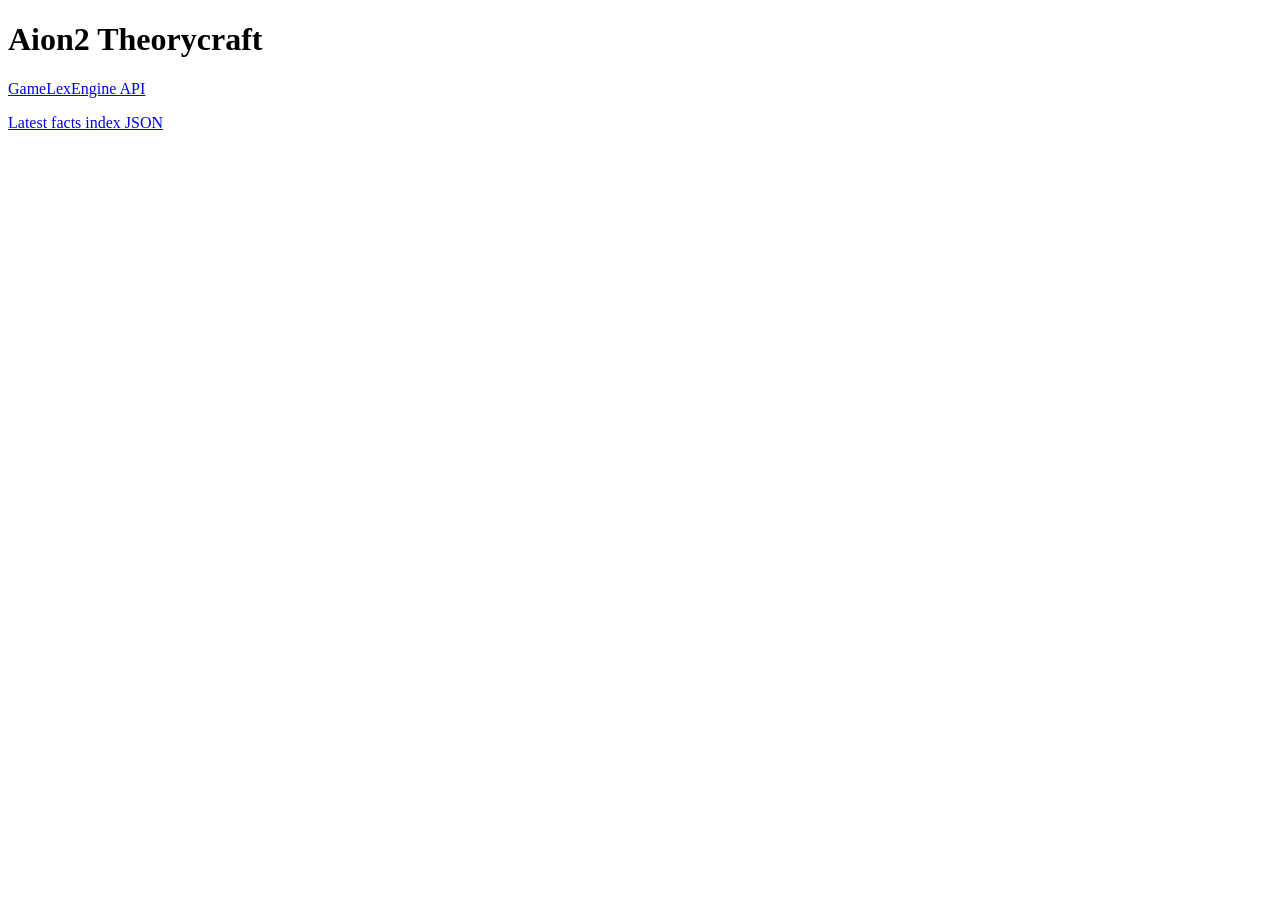
==== docs/index.html @ b572e152 "docs(pages): add root index for github pages" ====
<!doctype html>
<html lang="en">
<head>
  <meta charset="utf-8" />
  <meta name="viewport" content="width=device-width, initial-scale=1" />
  <title>Aion2 Theorycraft</title>
</head>
<body>
  <main>
    <h1>Aion2 Theorycraft</h1>
    <p><a href="./gamelexengine-api.html">GameLexEngine API</a></p>
    <p><a href="./api/gamelexengine/latest/facts/index.json">Latest facts index JSON</a></p>
  </main>
</body>
</html>
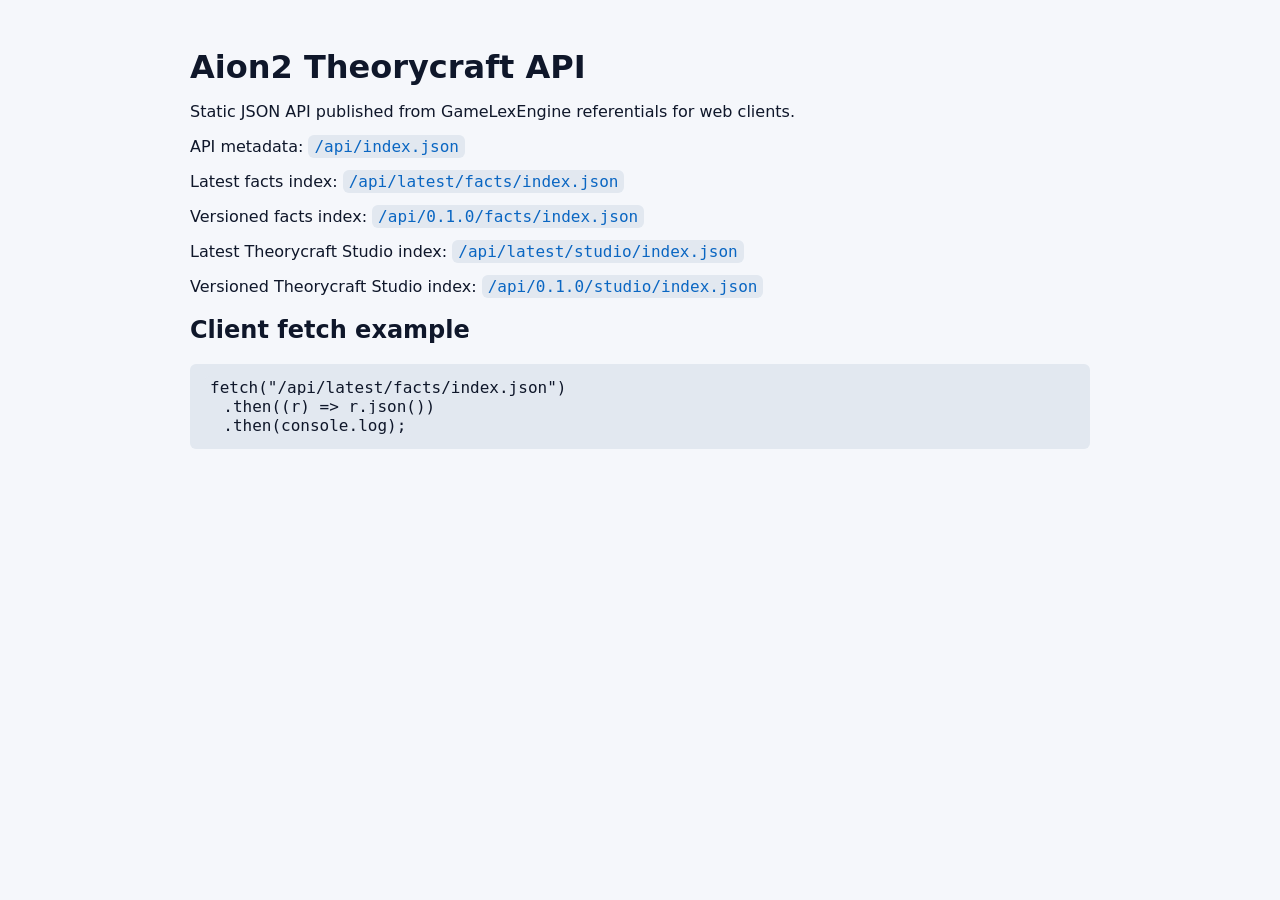
==== commit eb25faa6: "chore(referential): publish GameLexEngine v0.1.0" ====
--- a/docs/index.html
+++ b/docs/index.html
@@ -3,13 +3,48 @@
 <head>
   <meta charset="utf-8" />
   <meta name="viewport" content="width=device-width, initial-scale=1" />
-  <title>Aion2 Theorycraft</title>
+  <title>Aion2 Theorycraft API</title>
+  <style>
+    :root { color-scheme: light; }
+    body {
+      margin: 0;
+      font-family: ui-sans-serif, system-ui, -apple-system, Segoe UI, sans-serif;
+      background: #f5f7fb;
+      color: #0f172a;
+    }
+    main {
+      max-width: 900px;
+      margin: 48px auto;
+      padding: 0 20px;
+    }
+    h1 { margin-bottom: 8px; }
+    code, pre {
+      font-family: ui-monospace, SFMono-Regular, Menlo, Consolas, monospace;
+      background: #e2e8f0;
+      border-radius: 6px;
+    }
+    code { padding: 2px 6px; }
+    pre {
+      padding: 14px;
+      overflow: auto;
+    }
+    a { color: #0a66c2; text-decoration: none; }
+    a:hover { text-decoration: underline; }
+  </style>
 </head>
 <body>
   <main>
-    <h1>Aion2 Theorycraft</h1>
-    <p><a href="./gamelexengine-api.html">GameLexEngine API</a></p>
-    <p><a href="./api/gamelexengine/latest/facts/index.json">Latest facts index JSON</a></p>
+    <h1>Aion2 Theorycraft API</h1>
+    <p>Static JSON API published from GameLexEngine referentials for web clients.</p>
+    <p>API metadata: <a href="./api/index.json"><code>/api/index.json</code></a></p>
+    <p>Latest facts index: <a href="./api/latest/facts/index.json"><code>/api/latest/facts/index.json</code></a></p>
+    <p>Versioned facts index: <a href="./api/0.1.0/facts/index.json"><code>/api/0.1.0/facts/index.json</code></a></p>
+    <p>Latest Theorycraft Studio index: <a href="./api/latest/studio/index.json"><code>/api/latest/studio/index.json</code></a></p>
+    <p>Versioned Theorycraft Studio index: <a href="./api/0.1.0/studio/index.json"><code>/api/0.1.0/studio/index.json</code></a></p>
+    <h2>Client fetch example</h2>
+    <pre><code>fetch("/api/latest/facts/index.json")
+  .then((r) => r.json())
+  .then(console.log);</code></pre>
   </main>
 </body>
 </html>
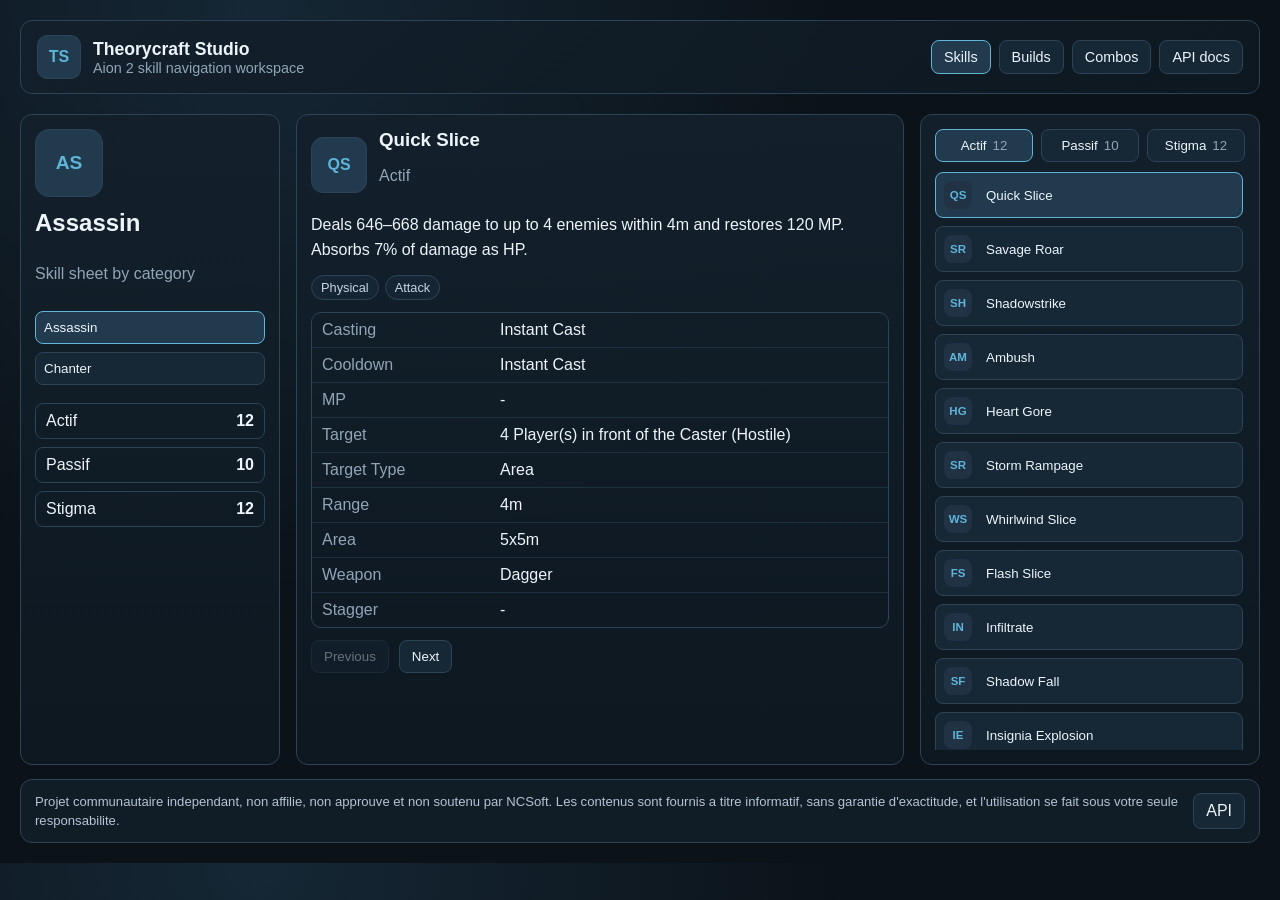
==== commit 83be4541: "chore(studio): publish wiki pages from Aion2-Theorycraft-Studio" ====
--- a/docs/index.html
+++ b/docs/index.html
@@ -1,50 +1,13 @@
-<!doctype html>
+<!DOCTYPE html>
 <html lang="en">
-<head>
-  <meta charset="utf-8" />
-  <meta name="viewport" content="width=device-width, initial-scale=1" />
-  <title>Aion2 Theorycraft API</title>
-  <style>
-    :root { color-scheme: light; }
-    body {
-      margin: 0;
-      font-family: ui-sans-serif, system-ui, -apple-system, Segoe UI, sans-serif;
-      background: #f5f7fb;
-      color: #0f172a;
-    }
-    main {
-      max-width: 900px;
-      margin: 48px auto;
-      padding: 0 20px;
-    }
-    h1 { margin-bottom: 8px; }
-    code, pre {
-      font-family: ui-monospace, SFMono-Regular, Menlo, Consolas, monospace;
-      background: #e2e8f0;
-      border-radius: 6px;
-    }
-    code { padding: 2px 6px; }
-    pre {
-      padding: 14px;
-      overflow: auto;
-    }
-    a { color: #0a66c2; text-decoration: none; }
-    a:hover { text-decoration: underline; }
-  </style>
-</head>
-<body>
-  <main>
-    <h1>Aion2 Theorycraft API</h1>
-    <p>Static JSON API published from GameLexEngine referentials for web clients.</p>
-    <p>API metadata: <a href="./api/index.json"><code>/api/index.json</code></a></p>
-    <p>Latest facts index: <a href="./api/latest/facts/index.json"><code>/api/latest/facts/index.json</code></a></p>
-    <p>Versioned facts index: <a href="./api/0.1.0/facts/index.json"><code>/api/0.1.0/facts/index.json</code></a></p>
-    <p>Latest Theorycraft Studio index: <a href="./api/latest/studio/index.json"><code>/api/latest/studio/index.json</code></a></p>
-    <p>Versioned Theorycraft Studio index: <a href="./api/0.1.0/studio/index.json"><code>/api/0.1.0/studio/index.json</code></a></p>
-    <h2>Client fetch example</h2>
-    <pre><code>fetch("/api/latest/facts/index.json")
-  .then((r) => r.json())
-  .then(console.log);</code></pre>
-  </main>
-</body>
+  <head>
+    <meta charset="UTF-8" />
+    <meta name="viewport" content="width=device-width, initial-scale=1.0" />
+    <title>Aionis Wiki - Aion 2 Assassin Optimizer</title>
+    <script type="module" crossorigin src="./assets/index-WSihLCUg.js"></script>
+    <link rel="stylesheet" crossorigin href="./assets/index-CLZeXAMg.css">
+  </head>
+  <body>
+    <div id="app"></div>
+  </body>
 </html>
--- a/docs/assets/index-CLZeXAMg.css
+++ b/docs/assets/index-CLZeXAMg.css
@@ -0,0 +1 @@
+:root{--bg: #0b1218;--panel: #13202b;--panel-2: #1a2b3a;--line: #2c4358;--text: #edf5fb;--muted: #91a5b7;--accent: #5fb4d8;--accent-soft: #223a4e}*{box-sizing:border-box}body{margin:0;font-family:Segoe UI,Noto Sans,sans-serif;background:radial-gradient(circle at 20% 0%,#152735 0%,var(--bg) 45%);color:var(--text)}.studio-app{max-width:1500px;margin:0 auto;padding:20px}.topbar{display:flex;justify-content:space-between;align-items:center;gap:16px;flex-wrap:wrap;margin-bottom:20px;border:1px solid var(--line);border-radius:12px;padding:14px 16px;background:linear-gradient(140deg,#13202bf2,#0d1821f2)}.brand{display:flex;align-items:center;gap:12px}.brand-mark{width:44px;height:44px;border-radius:10px;display:grid;place-items:center;font-weight:700;background:var(--accent-soft);color:var(--accent);border:1px solid var(--line)}.brand h1{margin:0;font-size:1.1rem}.brand p{margin:0;color:var(--muted);font-size:.9rem}.menu{display:flex;align-items:center;gap:8px;flex-wrap:wrap}.menu-item,.menu-link{border:1px solid var(--line);border-radius:8px;background:#162736;color:var(--text);padding:8px 12px;cursor:pointer;text-decoration:none;font-size:.9rem}.menu-item.active{border-color:var(--accent);background:var(--accent-soft)}.skills-layout{display:grid;grid-template-columns:260px 1fr 340px;gap:16px}.panel{border:1px solid var(--line);border-radius:12px;background:linear-gradient(180deg,#13202bf5,#0d1821f5);padding:14px}.class-panel{display:flex;flex-direction:column;gap:12px}.class-icon{width:68px;height:68px;border-radius:14px;display:grid;place-items:center;font-size:1.2rem;font-weight:700;color:var(--accent);background:var(--accent-soft);border:1px solid var(--line)}.class-panel h2{margin:0}.muted{color:var(--muted)}.class-switcher{display:grid;gap:8px}.class-btn{border:1px solid var(--line);background:#162736;color:var(--text);padding:8px;border-radius:8px;cursor:pointer;text-align:left}.class-btn.active{border-color:var(--accent);background:var(--accent-soft)}.counts{list-style:none;padding:0;margin:6px 0 0;display:grid;gap:8px}.counts li{display:flex;justify-content:space-between;align-items:center;border:1px solid var(--line);border-radius:8px;padding:8px 10px}.detail-content{display:grid;gap:12px}.detail-head{display:flex;align-items:center;gap:12px}.skill-icon-lg{width:56px;height:56px;border-radius:12px;display:grid;place-items:center;font-weight:700;color:var(--accent);background:var(--accent-soft);border:1px solid var(--line)}.detail-head h3{margin:0}.skill-desc{margin:0;line-height:1.55}.tags{display:flex;flex-wrap:wrap;gap:6px}.tag{border:1px solid var(--line);border-radius:999px;padding:4px 9px;font-size:.8rem;color:#c8d5e1;background:#152534}.stats-grid{border:1px solid var(--line);border-radius:10px;overflow:hidden}.stat-row{display:grid;grid-template-columns:170px 1fr;gap:8px;padding:8px 10px;border-bottom:1px solid rgba(44,67,88,.55)}.stat-row:last-child{border-bottom:0}.stat-row .label{color:var(--muted)}.nav-actions{display:flex;gap:10px}.nav-actions button,.type-tab,.skill-item{border:1px solid var(--line);background:#162736;color:var(--text);border-radius:8px}.nav-actions button{padding:8px 12px;cursor:pointer}.nav-actions button:disabled{opacity:.4;cursor:not-allowed}.list-panel{display:grid;grid-template-rows:auto 1fr;gap:10px;min-height:72vh}.type-tabs{display:grid;grid-template-columns:repeat(3,minmax(0,1fr));gap:8px}.type-tab{padding:8px;cursor:pointer;display:flex;justify-content:center;gap:6px}.type-tab.active{background:var(--accent-soft);border-color:var(--accent)}.count{color:var(--muted)}.skill-list{display:grid;gap:8px;overflow:auto;max-height:calc(72vh - 70px);padding-right:2px}.skill-item{padding:8px;cursor:pointer;display:grid;grid-template-columns:34px 1fr;align-items:center;gap:8px;text-align:left}.skill-item.active{border-color:var(--accent);background:var(--accent-soft)}.skill-icon-sm{width:28px;height:28px;border-radius:8px;display:grid;place-items:center;font-size:.72rem;font-weight:700;color:var(--accent);background:#203244}.content-grid{display:grid;grid-template-columns:1fr}.card-list{margin-top:10px;display:grid;grid-template-columns:repeat(auto-fill,minmax(260px,1fr));gap:10px}.card{border:1px solid var(--line);border-radius:10px;padding:10px;background:#152534}.card h3{margin:0 0 6px}.empty{color:var(--muted)}.site-footer{margin-top:14px;border:1px solid var(--line);border-radius:12px;background:#101c26;padding:12px 14px;display:flex;align-items:center;justify-content:space-between;gap:12px}.site-footer p{margin:0;color:#b6c4d2;font-size:.82rem;line-height:1.45}.site-footer a{border:1px solid var(--line);border-radius:8px;padding:8px 12px;background:#162736;color:var(--text);text-decoration:none;white-space:nowrap}@media (max-width: 1200px){.skills-layout{grid-template-columns:230px 1fr}.list-panel{grid-column:1 / -1;min-height:auto}.skill-list{max-height:360px}}@media (max-width: 760px){.studio-app{padding:12px}.skills-layout{grid-template-columns:1fr}.stat-row{grid-template-columns:1fr;gap:2px}.site-footer{flex-direction:column;align-items:flex-start}}
